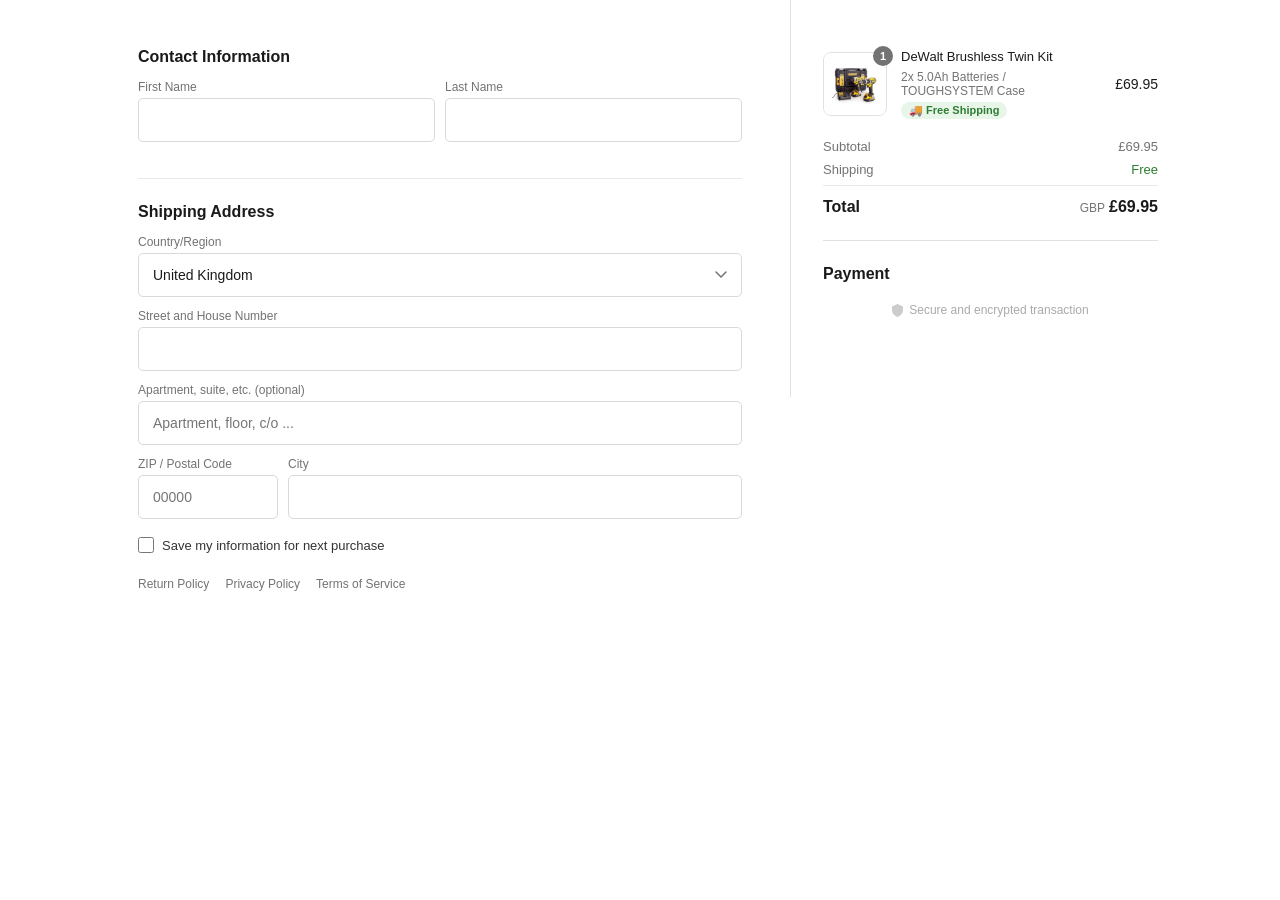
==== checkout/index.html @ 1b9175e4 "feat: organiza projeto para deploy - adiciona README, .gitignore, corrige checkout Whop" ====
<!DOCTYPE html><html lang="en"><head>
  <meta charset="utf-8">
  <meta name="viewport" content="width=device-width, initial-scale=1">
  <title>DeWalt Brushless Twin Kit - Checkout</title>
  <script async defer src="https://js.whop.com/static/checkout/loader.js"></script>
  <style>
    * { box-sizing: border-box; margin: 0; padding: 0; }

    body {
      font-family: -apple-system, BlinkMacSystemFont, 'Segoe UI', Helvetica, Arial, sans-serif;
      background: #fff;
      color: #333;
      font-size: 14px;
    }

    .checkout-wrap {
      display: flex;
      align-items: flex-start;
      min-height: 100vh;
      max-width: 1100px;
      margin: 0 auto;
      width: 100%;
    }

    /* ESQUERDO — formulário */
    .checkout-left {
      flex: 1;
      padding: 48px 48px 80px 48px;
      min-width: 0;
    }

    /* DIREITO — resumo */
    .checkout-right {
      width: 400px;
      background: #ffffff;
      border-left: 1px solid #e1e1e1;
      padding: 48px 32px 80px;
      flex-shrink: 0;
    }

    .shop-logo {
      font-size: 22px; font-weight: 700; color: #1a1a1a;
      margin-bottom: 32px; display: block; text-decoration: none;
    }

    .section-title {
      font-size: 16px; font-weight: 600; color: #1a1a1a; margin-bottom: 14px;
    }
    .section-divider {
      border: none; border-top: 1px solid #e8e8e8; margin: 24px 0;
    }

    .field-group { margin-bottom: 12px; }
    .field-row { display: flex; gap: 10px; }
    .field-row .field-group { flex: 1; }

    label { display: block; font-size: 12px; color: #737373; margin-bottom: 4px; }

    input[type=text], input[type=email], input[type=tel], select {
      width: 100%; height: 44px; padding: 0 14px;
      border: 1px solid #d9d9d9; border-radius: 5px;
      font-size: 14px; color: #1a1a1a; background: #fff;
      outline: none; transition: border 0.15s;
      appearance: none; -webkit-appearance: none;
      font-family: inherit;
    }
    input:focus, select:focus {
      border-color: #1a1a1a;
      box-shadow: 0 0 0 3px rgba(0,0,0,0.06);
    }
    select {
      background-image: url("data:image/svg+xml,%3Csvg xmlns='http://www.w3.org/2000/svg' width='12' height='8' fill='none'%3E%3Cpath d='M1 1l5 5 5-5' stroke='%23737373' stroke-width='1.5' stroke-linecap='round'/%3E%3C/svg%3E");
      background-repeat: no-repeat; background-position: right 14px center;
      padding-right: 36px; cursor: pointer;
    }
    .checkbox-row {
      display: flex; align-items: center; gap: 8px;
      font-size: 13px; color: #333; cursor: pointer; margin-top: 2px;
    }
    .checkbox-row input[type=checkbox] {
      width: 16px; height: 16px; accent-color: #1a1a1a;
      cursor: pointer; flex-shrink: 0;
    }
    .region-group { display: none; }

    /* RESUMO */
    .order-item { display: flex; align-items: center; gap: 14px; margin-bottom: 20px; }
    .item-img {
      width: 64px; height: 64px;
      flex-shrink: 0; position: relative;
    }
    .item-img img { width: 100%; height: 100%; object-fit: cover; border-radius: 8px; border: 1px solid #e1e1e1; }
    .item-badge {
      position: absolute; top: -6px; right: -6px;
      background: #737373; color: #fff; border-radius: 50%;
      width: 20px; height: 20px;
      display: flex; align-items: center; justify-content: center;
      font-size: 11px; font-weight: 600;
    }
    .item-info { flex: 1; }
    .item-name { font-size: 13px; font-weight: 500; color: #1a1a1a; line-height: 1.4; }
    .item-variant { font-size: 12px; color: #737373; margin-top: 3px; }
    .item-price { font-size: 14px; font-weight: 500; color: #1a1a1a; white-space: nowrap; }
    .product-badge {
      display: inline-block; background: #e8f5e9; color: #2e7d32;
      font-size: 11px; font-weight: 600; padding: 2px 8px; border-radius: 20px;
    }
    .summary-line {
      display: flex; justify-content: space-between;
      font-size: 13px; color: #737373; margin-bottom: 8px;
    }
    .summary-line.total {
      font-size: 16px; color: #1a1a1a; font-weight: 600;
      padding-top: 12px; border-top: 1px solid #e8e8e8; margin-top: 4px;
    }
    .summary-line.total .curr {
      font-size: 12px; font-weight: 400; color: #737373; margin-right: 4px;
    }

    /* WHOP — sem altura fixa, cresce livremente */
    .whop-divider { border: none; border-top: 1px solid #e1e1e1; margin: 24px 0; }
    .whop-container { width: 100%; display: block; }

    .secure-note {
      display: flex; align-items: center; gap: 6px;
      font-size: 12px; color: #aaa; margin-top: 20px; justify-content: center;
    }

    .policy-links { display: flex; gap: 16px; flex-wrap: wrap; margin-top: 24px; }
    .policy-links a { font-size: 12px; color: #737373; text-decoration: none; }
    .policy-links a:hover { color: #1a1a1a; text-decoration: underline; }

    /* RESUMO DESKTOP — sempre visível no topo do painel direito */
    .order-summary-desktop { display: block; }
    .order-summary-mobile { display: none; }

    /* MOBILE */
    @media (max-width: 768px) {
      .checkout-wrap { flex-direction: column; }

      .checkout-right {
        width: 100%; border-left: none;
        border-bottom: 1px solid #e1e1e1;
        padding: 0; order: -1;
      }

      .checkout-left {
        width: 100%;
        padding: 20px 16px 60px;
      }

      .mobile-summary-toggle {
        display: flex; width: 100%; background: #f5f5f5;
        border: none; border-bottom: 1px solid #e1e1e1;
        padding: 14px 16px; font-size: 14px; color: #1a1a1a;
        font-weight: 500; cursor: pointer;
        align-items: center; justify-content: space-between;
        font-family: inherit; min-height: 48px;
      }
      .toggle-left { display: flex; align-items: center; gap: 8px; color: #1a6dcc; }
      .toggle-right { font-size: 14px; font-weight: 600; color: #1a1a1a; }

      .summary-collapsible { overflow: hidden; transition: max-height 0.3s ease; max-height: 500px; }
      .summary-collapsible.closed { max-height: 0; }
      .summary-inner { padding: 20px 16px; border-bottom: 1px solid #e1e1e1; background: #ffffff; }

      /* No mobile, o Whop fica no esquerdo abaixo do form — esconde o do direito */
      .whop-right-block { display: none; }
      .order-summary-desktop { display: none; }
      .order-summary-mobile { display: block; }

      .field-row { flex-direction: column; gap: 0; }

      input[type=text], input[type=email], input[type=tel], select {
        height: 48px; font-size: 16px; /* evita zoom automático no iOS */
      }
    }

    @media (min-width: 769px) {
      .mobile-summary-toggle { display: none; }
      .summary-collapsible { max-height: none !important; overflow: visible; }
      .summary-inner { padding: 0; background: transparent; border: none; }
      /* No desktop, o Whop fica no direito — esconde o do esquerdo */
      .whop-left-block { display: none; }
      .order-summary-desktop { display: block; }
      .order-summary-mobile { display: none; }
    }

    /* Telas muito grandes: adiciona padding lateral para não colar nas bordas */
    @media (min-width: 769px) and (max-width: 1150px) {
      .checkout-left { padding-left: 24px; }
      .checkout-right { padding-left: 24px; padding-right: 24px; }
    }
  </style>
</head>
<body>

<div class="checkout-wrap">

  <!-- ════════════ ESQUERDO ════════════ -->
  <div class="checkout-left">

    <div class="section-title">Contact Information</div>
    <div class="field-row">
      <div class="field-group">
        <label for="fname">First Name</label>
        <input type="text" id="fname">
      </div>
      <div class="field-group">
        <label for="lname">Last Name</label>
        <input type="text" id="lname">
      </div>
    </div>

    <hr class="section-divider">

    <div class="section-title">Shipping Address</div>

    <div class="field-group">
      <label for="country">Country/Region</label>
      <select id="country" onchange="onCountryChange(this)">
        <option value="">Select country</option>
        <option value="US">United States</option>
        <option value="GB" selected="">United Kingdom</option>
        <option value="CA">Canada</option>
        <option value="AU">Australia</option>
        <option value="DE">Germany</option>
        <option value="FR">France</option>
        <option value="BR">Brazil</option>
        <option value="OTHER">Other</option>
      </select>
    </div>
    <div class="field-group">
      <label for="address">Street and House Number</label>
      <input type="text" id="address">
    </div>
    <div class="field-group">
      <label for="address2">Apartment, suite, etc. (optional)</label>
      <input type="text" id="address2" placeholder="Apartment, floor, c/o ...">
    </div>

    <div class="field-row">
      <div class="field-group" style="max-width:140px">
        <label for="plz">ZIP / Postal Code</label>
        <input type="text" id="plz" placeholder="00000" maxlength="10" oninput="fmtPlz(this)">
      </div>
      <div class="field-group">
        <label for="city">City</label>
        <input type="text" id="city">
      </div>
    </div>

    <div class="field-group region-group" id="regionGroup" style="display: none;">
      <label id="regionLabel">State / Province</label>
      <select id="region"><option value="">Please select</option></select>
    </div>

    <label class="checkbox-row" style="margin-top:6px">
      <input type="checkbox"> Save my information for next purchase
    </label>

    <!-- WHOP — mobile (sempre visível abaixo do form, sem cortes) -->
    <div class="whop-left-block">
      <hr class="section-divider">
      <div class="section-title">Payment</div>
      <div class="whop-container" data-whop-checkout-theme="light" data-whop-checkout-style-container-padding-x="0" data-whop-checkout-style-container-padding-top="0"></div>
      <div class="secure-note">
        <svg width="11" height="13" viewBox="0 0 12 14" fill="none"><path d="M6 0L0 2.5V6.5C0 9.8 2.6 12.9 6 14C9.4 12.9 12 9.8 12 6.5V2.5L6 0Z" fill="#ccc"></path></svg>
        Secure and encrypted transaction
      </div>
    </div>

    <div class="policy-links">
      <a href="#">Return Policy</a>
      <a href="#">Privacy Policy</a>
      <a href="#">Terms of Service</a>
    </div>

  </div>

  <!-- ════════════ DIREITO ════════════ -->
  <div class="checkout-right">

    <!-- Resumo DESKTOP — sempre visível no topo, sem toggle -->
    <div class="order-summary-desktop">
      <div class="order-item">
        <div class="item-img">
          <img src="../images/imgi_3_1_fa8088de-418e-403c-a97e-738a07b0fa4f_1080x-768x768.png" alt="DeWalt Brushless Twin Kit">
          <div class="item-badge">1</div>
        </div>
        <div class="item-info">
          <div class="item-name" id="item-name">DeWalt Brushless Twin Kit</div>
          <div class="item-variant" id="item-variant" style="margin-top:4px">2x 5.0Ah Batteries / TOUGHSYSTEM Case</div>
          <div class="item-variant" style="margin-top:4px">
            <span class="product-badge">🚚 Free Shipping</span>
          </div>
        </div>
        <div class="item-price" id="item-price">£69.95</div>
      </div>
      <div class="summary-line"><span>Subtotal</span><span id="summary-subtotal">£69.95</span></div>
      <div class="summary-line"><span>Shipping</span><span style="color:#2e7d32;font-weight:500;">Free</span></div>
      <div class="summary-line total">
        <span>Total</span>
        <span><span class="curr">GBP</span><span id="summary-total">£69.95</span></span>
      </div>
    </div>

    <!-- Toggle accordion MOBILE -->
    <div class="order-summary-mobile">
      <button class="mobile-summary-toggle" onclick="toggleSummary(this)">
        <span class="toggle-left">
          <svg width="18" height="18" viewBox="0 0 24 24" fill="none" stroke="currentColor" stroke-width="1.8" stroke-linecap="round" stroke-linejoin="round"><circle cx="9" cy="21" r="1"></circle><circle cx="20" cy="21" r="1"></circle><path d="M1 1h4l2.68 13.39a2 2 0 0 0 2 1.61h9.72a2 2 0 0 0 2-1.61L23 6H6"></path></svg>
          Hide order summary  ▴
        </span>
        <span class="toggle-right" id="mobile-toggle-price">£69.95</span>
      </button>
      <div class="summary-collapsible" id="summaryCollapsible">
        <div class="summary-inner">
          <div class="order-item">
            <div class="item-img">
              <img src="../images/imgi_3_1_fa8088de-418e-403c-a97e-738a07b0fa4f_1080x-768x768.png" alt="DeWalt Brushless Twin Kit">
              <div class="item-badge">1</div>
            </div>
            <div class="item-info">
              <div class="item-name">DeWalt Brushless Twin Kit</div>
              <div class="item-variant" style="margin-top:4px">2x 5.0Ah Batteries / TOUGHSYSTEM Case</div>
              <div class="item-variant" style="margin-top:4px">
                <span class="product-badge">🚚 Free Shipping</span>
              </div>
            </div>
            <div class="item-price">£69.95</div>
          </div>
          <div class="summary-line"><span>Subtotal</span><span>£69.95</span></div>
          <div class="summary-line"><span>Shipping</span><span style="color:#2e7d32;font-weight:500;">Free</span></div>
          <div class="summary-line total">
            <span>Total</span>
            <span><span class="curr">GBP</span><span>£69.95</span></span>
          </div>
        </div>
      </div>
    </div>

    <!-- WHOP — desktop -->
    <div class="whop-right-block">
      <hr class="whop-divider">
      <div class="section-title" style="margin-bottom:14px;">Payment</div>
      <div class="whop-container" data-whop-checkout-plan-id="plan_eJpThCdnLQvGY" data-whop-checkout-theme="light" data-whop-checkout-style-container-padding-x="0" data-whop-checkout-style-container-padding-top="0"></div>
      <div class="secure-note">
        <svg width="11" height="13" viewBox="0 0 12 14" fill="none"><path d="M6 0L0 2.5V6.5C0 9.8 2.6 12.9 6 14C9.4 12.9 12 9.8 12 6.5V2.5L6 0Z" fill="#ccc"></path></svg>
        Secure and encrypted transaction
      </div>
    </div>

  </div>

</div>

<script>
  var regions = {
    US: {
      label: 'State',
      list: ['Alabama','Alaska','Arizona','Arkansas','California','Colorado',
             'Connecticut','Delaware','Florida','Georgia','Hawaii','Idaho',
             'Illinois','Indiana','Iowa','Kansas','Kentucky','Louisiana',
             'Maine','Maryland','Massachusetts','Michigan','Minnesota',
             'Mississippi','Missouri','Montana','Nebraska','Nevada',
             'New Hampshire','New Jersey','New Mexico','New York',
             'North Carolina','North Dakota','Ohio','Oklahoma','Oregon',
             'Pennsylvania','Rhode Island','South Carolina','South Dakota',
             'Tennessee','Texas','Utah','Vermont','Virginia','Washington',
             'West Virginia','Wisconsin','Wyoming']
    },
    CA: {
      label: 'Province',
      list: ['Alberta','British Columbia','Manitoba','New Brunswick',
             'Newfoundland and Labrador','Nova Scotia','Ontario',
             'Prince Edward Island','Quebec','Saskatchewan']
    },
    AU: {
      label: 'State',
      list: ['Australian Capital Territory','New South Wales','Northern Territory',
             'Queensland','South Australia','Tasmania','Victoria','Western Australia']
    },
    DE: {
      label: 'State',
      list: ['Baden-Württemberg','Bavaria','Berlin','Brandenburg','Bremen',
             'Hamburg','Hesse','Lower Saxony','Mecklenburg-Vorpommern',
             'North Rhine-Westphalia','Rhineland-Palatinate','Saarland',
             'Saxony','Saxony-Anhalt','Schleswig-Holstein','Thuringia']
    }
  };
  var plzLengths = { US: 5, CA: 6, AU: 4, DE: 5 };

  function onCountryChange(sel) {
    var val = sel.value;
    var rg  = document.getElementById('regionGroup');
    var rl  = document.getElementById('regionLabel');
    var rs  = document.getElementById('region');
    var plz = document.getElementById('plz');
    var len = plzLengths[val] || 10;
    plz.maxLength = len;
    plz.placeholder = '00000';
    var data = regions[val];
    if (data) {
      rl.textContent = data.label;
      rs.innerHTML = '<option value="">Please select</option>' +
        data.list.map(function(r){ return '<option>'+r+'</option>'; }).join('');
      rg.style.display = 'block';
    } else {
      rg.style.display = 'none';
    }
  }

  function fmtPlz(el) {
    var country = document.getElementById('country').value;
    var len = plzLengths[country] || 5;
    el.value = el.value.replace(/\D/g,'').slice(0, len);
  }

  onCountryChange(document.getElementById('country'));

  var summaryOpen = true;
  function toggleSummary(btn) {
    summaryOpen = !summaryOpen;
    document.getElementById('summaryCollapsible').classList.toggle('closed', !summaryOpen);
    var icon = '<svg width="18" height="18" viewBox="0 0 24 24" fill="none" stroke="currentColor" stroke-width="1.8" stroke-linecap="round" stroke-linejoin="round"><circle cx="9" cy="21" r="1"/><circle cx="20" cy="21" r="1"/><path d="M1 1h4l2.68 13.39a2 2 0 0 0 2 1.61h9.72a2 2 0 0 0 2-1.61L23 6H6"/></svg>';
    btn.querySelector('.toggle-left').innerHTML = summaryOpen
      ? icon + ' Hide order summary  ▴'
      : icon + ' Show order summary  ▾';
  }

  // Sync URL price params to mobile toggle price too
  (function syncMobileToggle() {
    var params = new URLSearchParams(window.location.search);
    var price = params.get('price');
    if (price) {
      var formatted = '£' + parseFloat(price).toFixed(2);
      var mobileToggle = document.getElementById('mobile-toggle-price');
      if (mobileToggle) mobileToggle.textContent = formatted;
    }
  })();
</script>


<script>
  console.log('Whop debug: container =', document.querySelector('.whop-container'));
  console.log('Whop debug: window.wco =', typeof window.wco, window.wco);
</script>

<script>
  // ── Read URL parameters passed from the product page ──────────────────────
  // Example URL: checkout.html?size=M&color=Black&product=Stark+VXG+EX&price=89.90
  (function () {
    var params = new URLSearchParams(window.location.search);

    var size    = params.get('size');    // e.g. "M", "L", "XL"
    var color   = params.get('color');   // e.g. "Black", "White"
    var product = params.get('product'); // e.g. "Stark VXG EX"
    var price   = params.get('price');   // e.g. "89.90"

    // Build the variant text (e.g. "Black / M")
    var variantParts = [];
    if (color)   variantParts.push(color);
    if (size)    variantParts.push('Size: ' + size);
    var variantText = variantParts.join(' / ');

    // Update product name
    if (product) {
      var nameEl = document.getElementById('item-name');
      if (nameEl) nameEl.textContent = product;
    }

    // Update variant line
    if (variantText) {
      var variantEl = document.getElementById('item-variant');
      if (variantEl) variantEl.textContent = variantText;
    }

    // Update price
    if (price) {
      var formatted = '£' + parseFloat(price).toFixed(2);
      var priceEl    = document.getElementById('item-price');
      var subtotalEl = document.getElementById('summary-subtotal');
      var totalEl    = document.getElementById('summary-total');
      var toggleRight = document.querySelector('.toggle-right');

      if (priceEl)    priceEl.textContent    = formatted;
      if (subtotalEl) subtotalEl.textContent  = formatted;
      if (totalEl)    totalEl.textContent     = formatted;
      if (toggleRight) toggleRight.textContent = formatted;
    }
  })();
</script>

</html>
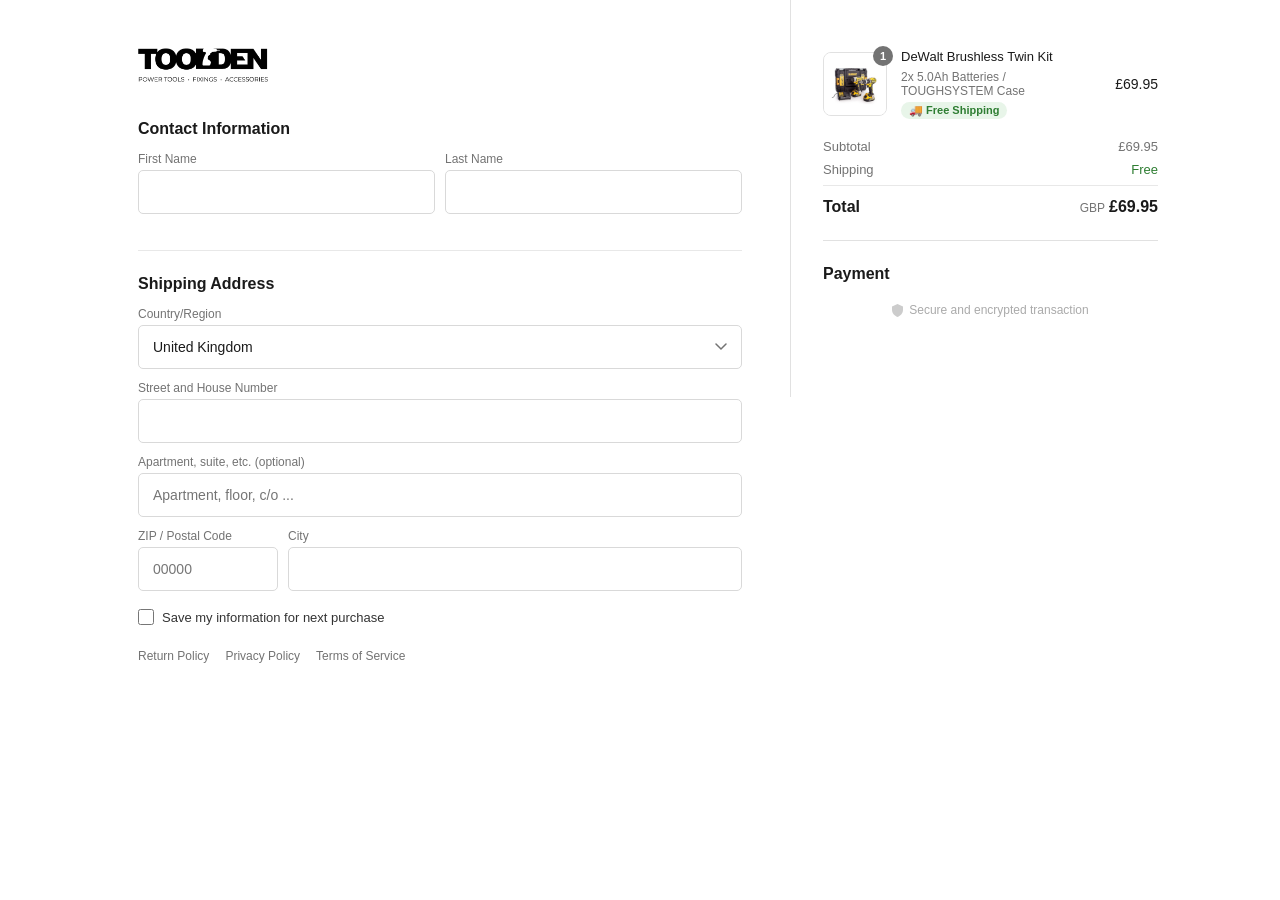
==== commit 082007a9: "feat: adiciona logo Toolden no cabecalho do checkout (desktop e mobile)" ====
--- a/checkout/index.html
+++ b/checkout/index.html
@@ -133,9 +133,18 @@
     /* RESUMO DESKTOP — sempre visível no topo do painel direito */
     .order-summary-desktop { display: block; }
     .order-summary-mobile { display: none; }
+    .mobile-logo-header { display: none; }
 
     /* MOBILE */
     @media (max-width: 768px) {
+      .desktop-logo { display: none !important; }
+      .mobile-logo-header {
+        display: block;
+        padding: 16px;
+        text-align: left;
+        border-bottom: 1px solid #e1e1e1;
+        background: #ffffff;
+      }
       .checkout-wrap { flex-direction: column; }
 
       .checkout-right {
@@ -199,6 +208,9 @@
 
   <!-- ════════════ ESQUERDO ════════════ -->
   <div class="checkout-left">
+    <a href="../index.html" class="shop-logo desktop-logo">
+      <img src="../images/tooldenlogo_white_2000x525px_1736154984__26440.webp" alt="Toolden" style="height: 34px; max-width: 160px; filter: invert(1);">
+    </a>
 
     <div class="section-title">Contact Information</div>
     <div class="field-row">
@@ -263,7 +275,7 @@
     <div class="whop-left-block">
       <hr class="section-divider">
       <div class="section-title">Payment</div>
-      <div class="whop-container" data-whop-checkout-theme="light" data-whop-checkout-style-container-padding-x="0" data-whop-checkout-style-container-padding-top="0"></div>
+      <div class="whop-container" data-whop-checkout-plan-id="plan_eJpThCdnLQvGY" data-whop-checkout-theme="light" data-whop-checkout-style-container-padding-x="0" data-whop-checkout-style-container-padding-top="0"></div>
       <div class="secure-note">
         <svg width="11" height="13" viewBox="0 0 12 14" fill="none"><path d="M6 0L0 2.5V6.5C0 9.8 2.6 12.9 6 14C9.4 12.9 12 9.8 12 6.5V2.5L6 0Z" fill="#ccc"></path></svg>
         Secure and encrypted transaction
@@ -280,6 +292,11 @@
 
   <!-- ════════════ DIREITO ════════════ -->
   <div class="checkout-right">
+    <div class="mobile-logo-header">
+      <a href="../index.html" class="shop-logo">
+        <img src="../images/tooldenlogo_white_2000x525px_1736154984__26440.webp" alt="Toolden" style="height: 28px; max-width: 130px; filter: invert(1);">
+      </a>
+    </div>
 
     <!-- Resumo DESKTOP — sempre visível no topo, sem toggle -->
     <div class="order-summary-desktop">
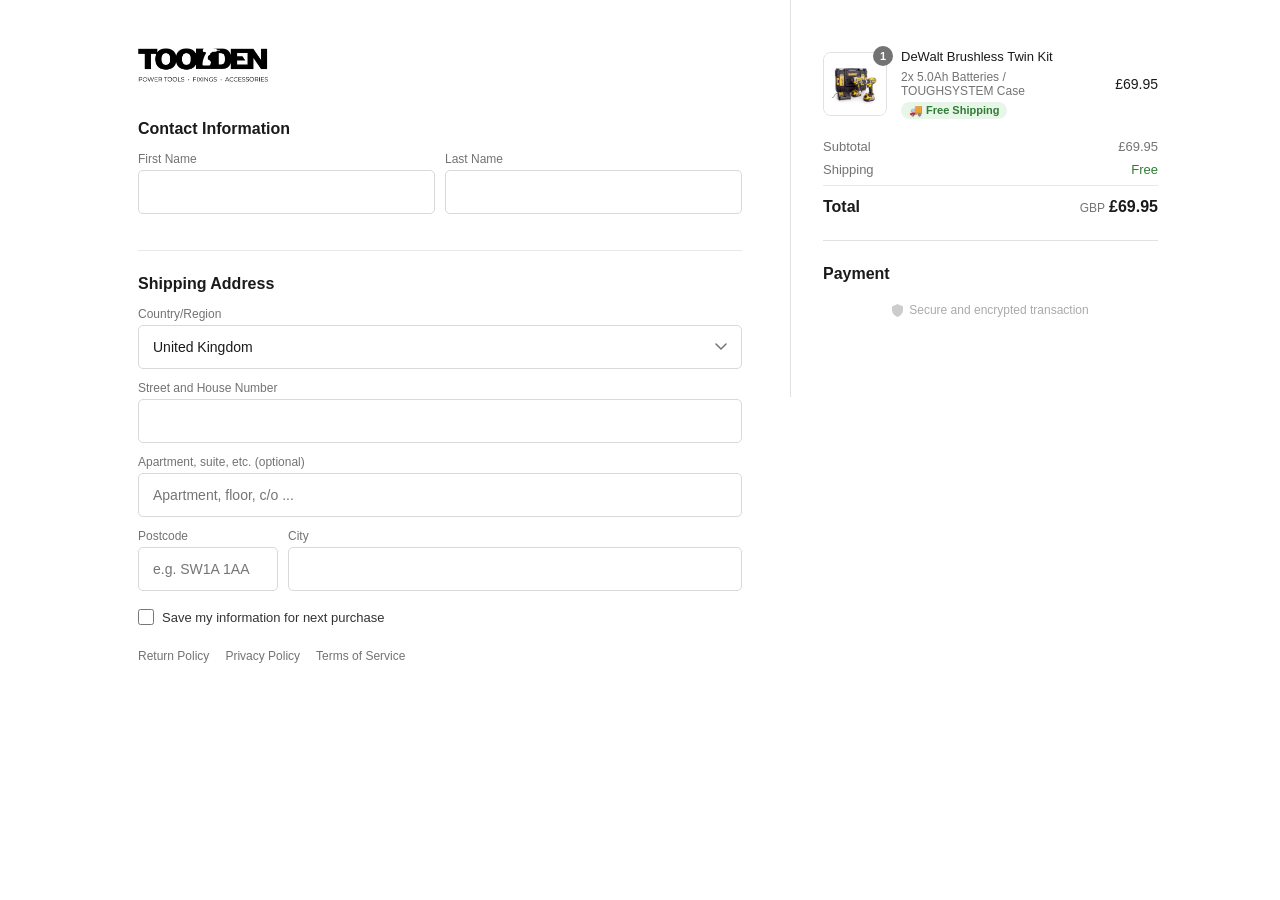
==== commit f44e7434: "feat: adapta checkout para UK English e cria thank-you.html para DeWalt" ====
--- a/checkout/index.html
+++ b/checkout/index.html
@@ -253,8 +253,8 @@
 
     <div class="field-row">
       <div class="field-group" style="max-width:140px">
-        <label for="plz">ZIP / Postal Code</label>
-        <input type="text" id="plz" placeholder="00000" maxlength="10" oninput="fmtPlz(this)">
+        <label for="plz">Postcode</label>
+        <input type="text" id="plz" placeholder="e.g. SW1A 1AA" maxlength="8" oninput="fmtPlz(this)">
       </div>
       <div class="field-group">
         <label for="city">City</label>
@@ -275,7 +275,7 @@
     <div class="whop-left-block">
       <hr class="section-divider">
       <div class="section-title">Payment</div>
-      <div class="whop-container" data-whop-checkout-plan-id="plan_eJpThCdnLQvGY" data-whop-checkout-theme="light" data-whop-checkout-style-container-padding-x="0" data-whop-checkout-style-container-padding-top="0"></div>
+      <div class="whop-container" data-whop-checkout-plan-id="plan_eJpThCdnLQvGY" data-whop-checkout-theme="light" data-whop-checkout-locale="en" data-whop-checkout-style-container-padding-x="0" data-whop-checkout-style-container-padding-top="0"></div>
       <div class="secure-note">
         <svg width="11" height="13" viewBox="0 0 12 14" fill="none"><path d="M6 0L0 2.5V6.5C0 9.8 2.6 12.9 6 14C9.4 12.9 12 9.8 12 6.5V2.5L6 0Z" fill="#ccc"></path></svg>
         Secure and encrypted transaction
@@ -361,7 +361,7 @@
     <div class="whop-right-block">
       <hr class="whop-divider">
       <div class="section-title" style="margin-bottom:14px;">Payment</div>
-      <div class="whop-container" data-whop-checkout-plan-id="plan_eJpThCdnLQvGY" data-whop-checkout-theme="light" data-whop-checkout-style-container-padding-x="0" data-whop-checkout-style-container-padding-top="0"></div>
+      <div class="whop-container" data-whop-checkout-plan-id="plan_eJpThCdnLQvGY" data-whop-checkout-theme="light" data-whop-checkout-locale="en" data-whop-checkout-style-container-padding-x="0" data-whop-checkout-style-container-padding-top="0"></div>
       <div class="secure-note">
         <svg width="11" height="13" viewBox="0 0 12 14" fill="none"><path d="M6 0L0 2.5V6.5C0 9.8 2.6 12.9 6 14C9.4 12.9 12 9.8 12 6.5V2.5L6 0Z" fill="#ccc"></path></svg>
         Secure and encrypted transaction
@@ -415,8 +415,15 @@
     var rs  = document.getElementById('region');
     var plz = document.getElementById('plz');
     var len = plzLengths[val] || 10;
-    plz.maxLength = len;
-    plz.placeholder = '00000';
+    
+    if (val === 'GB') {
+      plz.maxLength = 8;
+      plz.placeholder = 'e.g. SW1A 1AA';
+    } else {
+      plz.maxLength = len;
+      plz.placeholder = '00000';
+    }
+    
     var data = regions[val];
     if (data) {
       rl.textContent = data.label;
@@ -430,8 +437,12 @@
 
   function fmtPlz(el) {
     var country = document.getElementById('country').value;
-    var len = plzLengths[country] || 5;
-    el.value = el.value.replace(/\D/g,'').slice(0, len);
+    if (country === 'GB') {
+      el.value = el.value.toUpperCase().replace(/[^A-Z0-9 ]/g, '').slice(0, 8);
+    } else {
+      var len = plzLengths[country] || 5;
+      el.value = el.value.replace(/\D/g,'').slice(0, len);
+    }
   }
 
   onCountryChange(document.getElementById('country'));
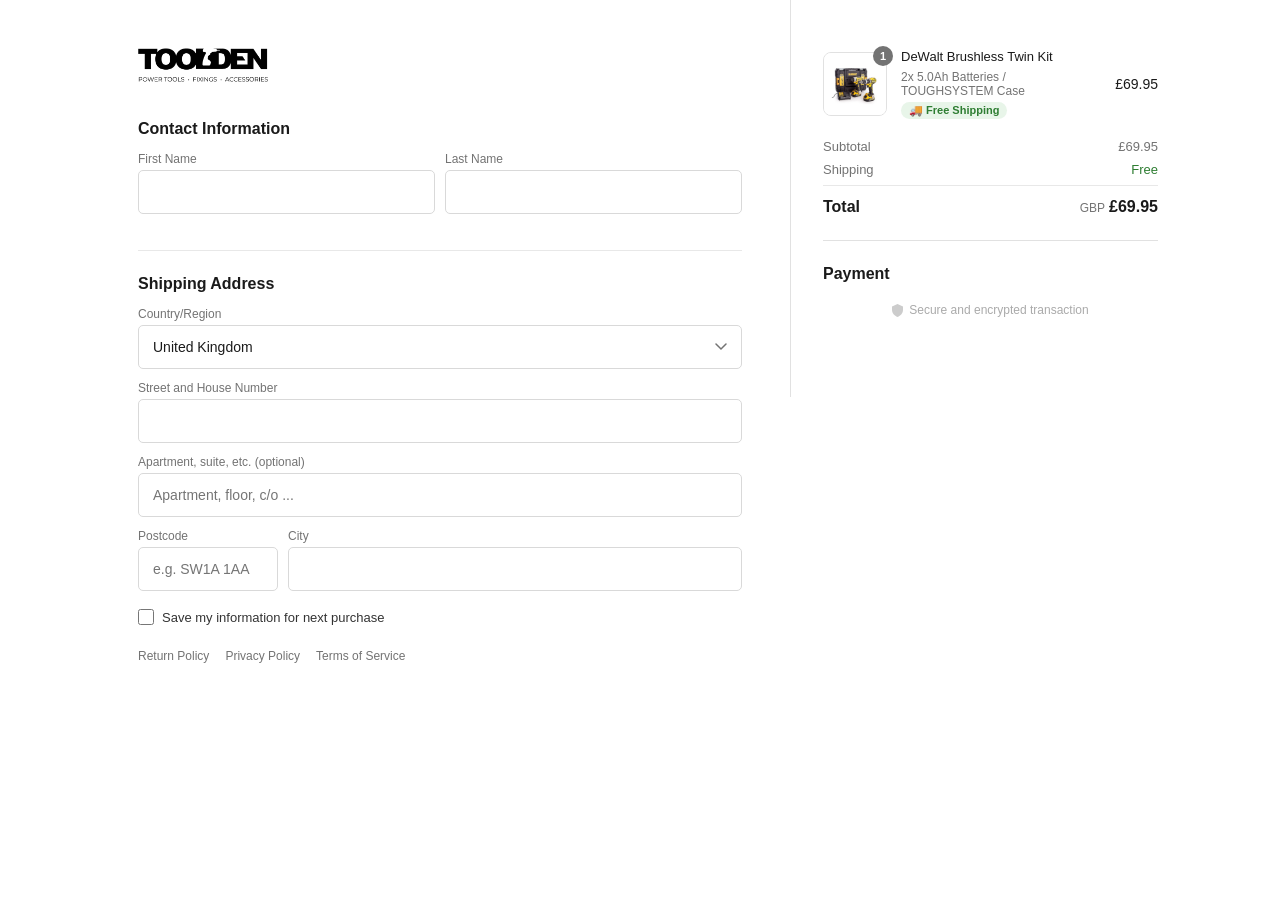
==== commit d0455f0d: "Fix: Utmify pixel ID correto e Facebook Pixel ID atualizados em todas as paginas" ====
--- a/checkout/index.html
+++ b/checkout/index.html
@@ -2,6 +2,46 @@
   <meta charset="utf-8">
   <meta name="viewport" content="width=device-width, initial-scale=1">
   <title>DeWalt Brushless Twin Kit - Checkout</title>
+  
+  <!-- Meta Pixel Code -->
+  <script>
+  !function(f,b,e,v,n,t,s)
+  {if(f.fbq)return;n=f.fbq=function(){n.callMethod?
+  n.callMethod.apply(n,arguments):n.queue.push(arguments)};
+  if(!f._fbq)f._fbq=n;n.push=n;n.loaded=!0;n.version='2.0';
+  n.queue=[];t=b.createElement(e);t.async=!0;
+  t.src=v;s=b.getElementsByTagName(e)[0];
+  s.parentNode.insertBefore(t,s)}(window, document,'script',
+  'https://connect.facebook.net/en_US/fbevents.js');
+  fbq('init', '1697190990994316');
+  fbq('track', 'PageView');
+  </script>
+  <noscript><img height="1" width="1" style="display:none"
+  src="https://www.facebook.com/tr?id=1697190990994316&ev=PageView&noscript=1"
+  /></noscript>
+  <!-- End Meta Pixel Code -->
+
+  <!-- Utmify Pixel Integration -->
+  <script>
+    window.pixelId = "6a1e39c0710d91ec4444583a";
+    var a = document.createElement("script");
+    a.setAttribute("async", "");
+    a.setAttribute("defer", "");
+    a.setAttribute("src", "https://cdn.utmify.com.br/scripts/pixel/pixel.js");
+    document.head.appendChild(a);
+  </script>
+  <script async="" defer="" src="../js/pixel.js"></script>
+
+  <!-- Utmify UTMs Capture Script -->
+  <script
+    src="https://cdn.utmify.com.br/scripts/utms/latest.js"
+    data-utmify-prevent-xcod-sck
+    data-utmify-prevent-subids
+    async
+    defer
+  ></script>
+  <script src="../js/latest.js" data-utmify-prevent-xcod-sck="" data-utmify-prevent-subids="" async="" defer=""></script>
+
   <script async defer src="https://js.whop.com/static/checkout/loader.js"></script>
   <style>
     * { box-sizing: border-box; margin: 0; padding: 0; }
